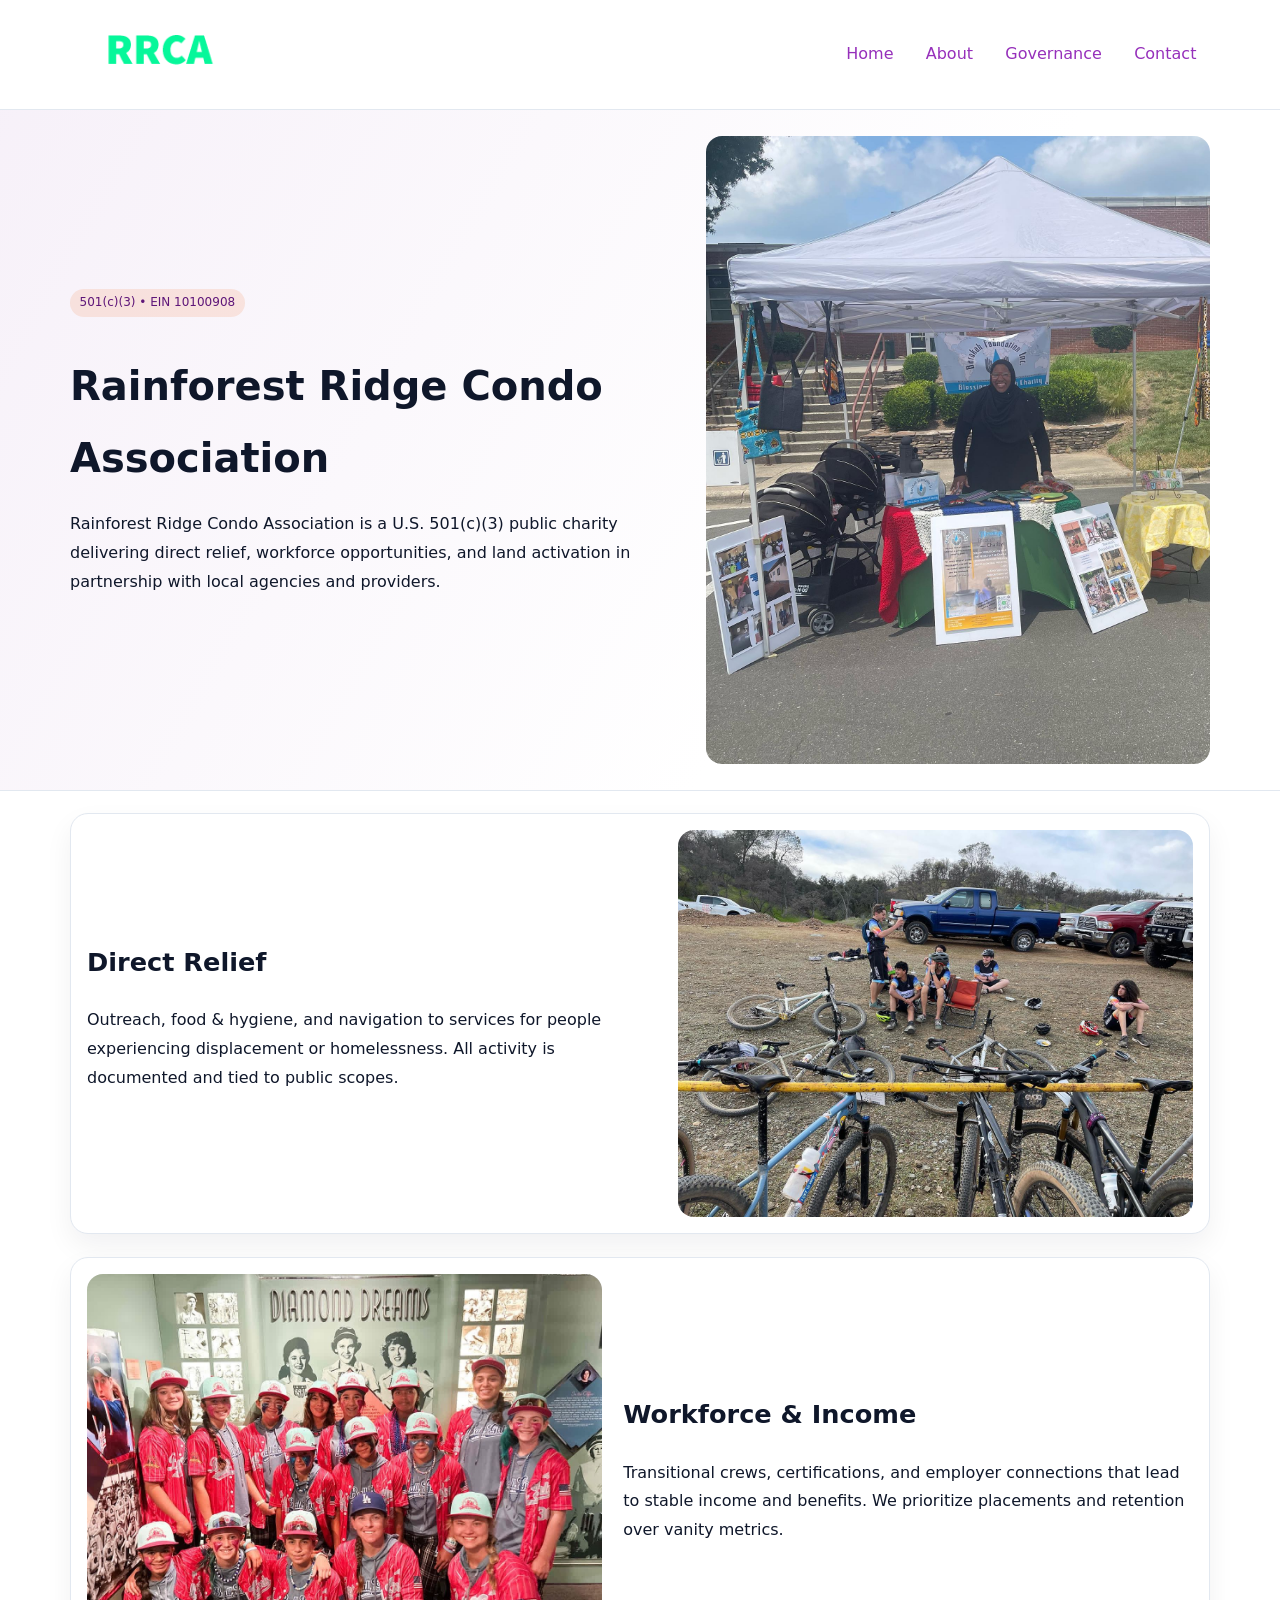
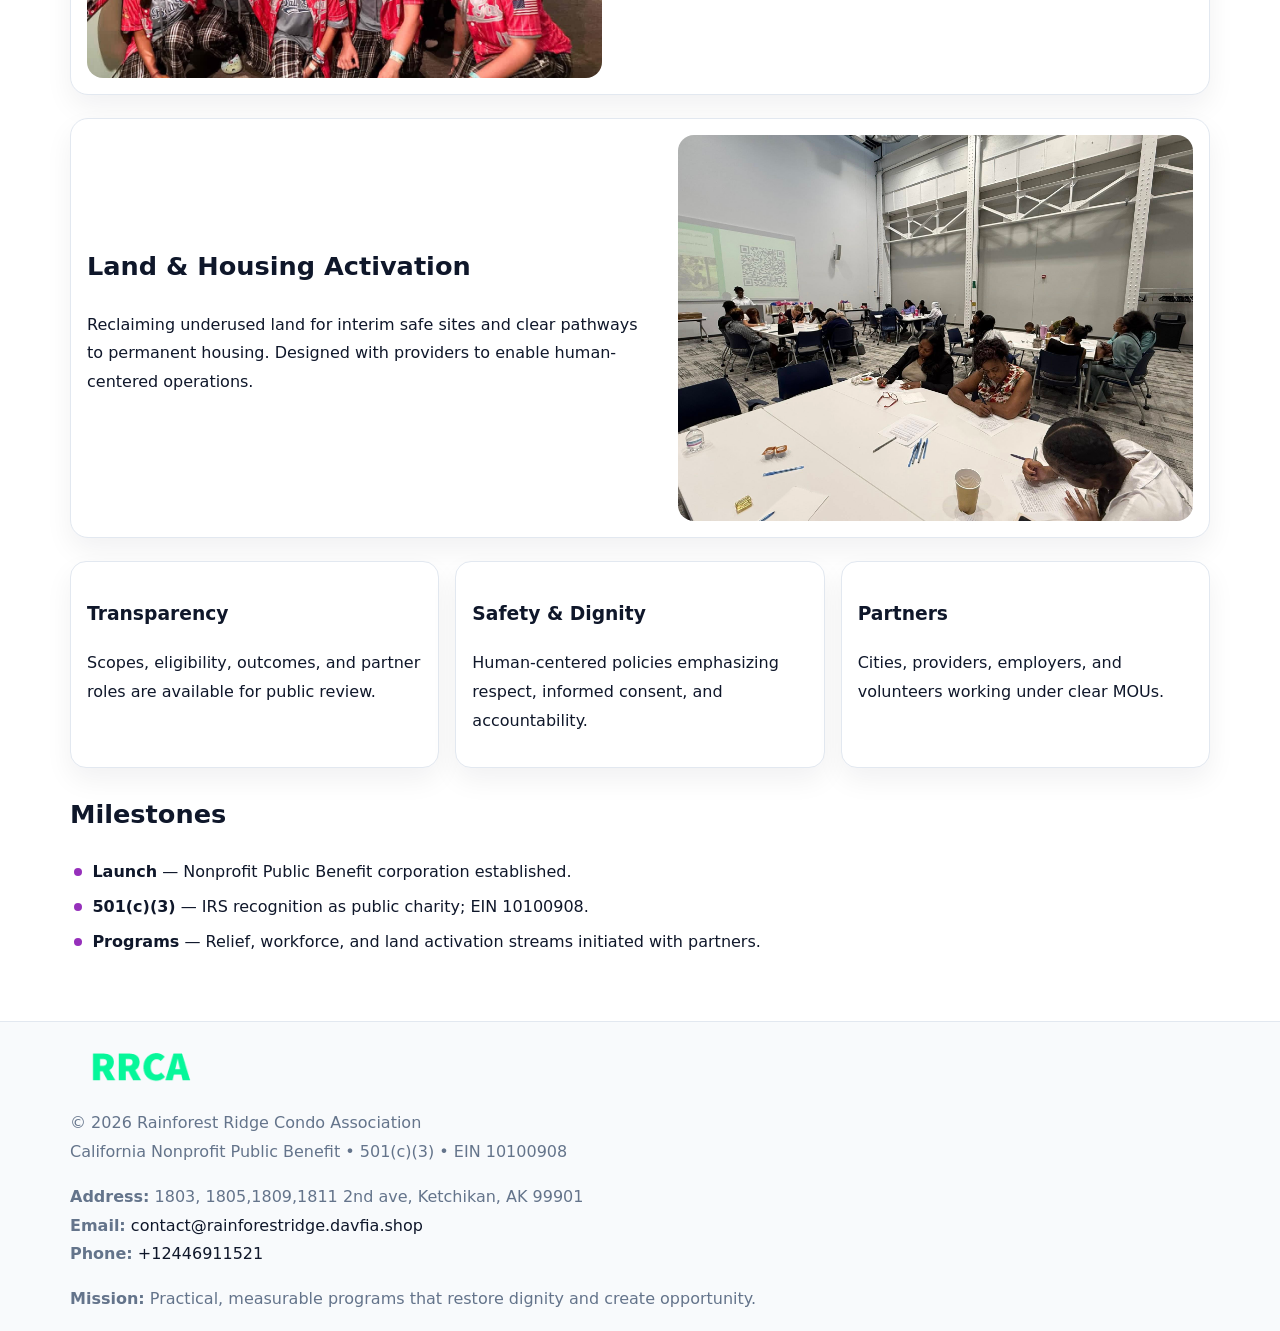
==== index.html @ 12710047 "Initial commit" ====
<!doctype html><html lang="en"><head>
<meta charset="utf-8">
<meta name="viewport" content="width=device-width,initial-scale=1">
<title>Rainforest Ridge Condo Association – Nonprofit • 2025</title>
<link rel="stylesheet" href="assets/styles.css">
<link rel="icon" href="images/logo.png">
<meta name="data-ein" content="10100908">
<meta name="data-name" content="Rainforest Ridge Condo Association">
<meta name="data-email" content="contact@rainforestridge.davfia.shop">
<meta name="data-phone" content="+12446911521">
<meta name="data-address" content="1803, 1805,1809,1811 2nd ave,
Ketchikan, AK 99901">
<meta name="data-map" content="1803,+1805,1809,1811+2nd+ave,+Ketchikan,+AK+99901">
  <meta name="description" content="We are a 501(c)(3) organization advancing community services, education, and direct relief through transparent programs, local partnerships, and measurable outcomes.">
</head><body>
<div style="position:absolute;left:-9999px;top:-9999px;opacity:0" data-uniq="{{UNIQUE_BLOB}}">
  <span>We are a 501(c)(3) organization advancing community services, education, and direct relief through transparent programs, local partnerships, and measurable outcomes.</span><svg width="12" height="12" viewBox="0 0 12 12" xmlns="http://www.w3.org/2000/svg"><circle cx="6" cy="6" r="5" fill="#9d174d"/></svg><img src="images/relief.jpg" width="1" height="1" alt="" loading="lazy"/>
</div>

<header>
  <div class="c3f29c848cf">
    <a href="index.html"><img src="images/logo.png" alt="Rainforest Ridge Condo Association" style="width:150px"></a>
    <nav>
      <a class="active" href="index.html">Home</a>
      <a href="about.html">About</a>
      <a href="governance.html">Governance</a>
      <a href="contact.html">Contact</a>
    </nav>
  </div>
</header>

<section class="cff42f00809">
  <div class="c1839e6adda">
    <div>
      <span class="c623ab4a190">501(c)(3) • EIN 10100908</span>
      <h1>Rainforest Ridge Condo Association</h1>
      <p class="c4396bbcd0e">Rainforest Ridge Condo Association is a U.S. 501(c)(3) public charity delivering direct relief, workforce opportunities, and land activation in partnership with local agencies and providers.</p>
    </div>
    <img src="images/hero.jpg" alt="Community work">
  </div>
</section>

<main class="main-wrap">
  <section class="section zigzag">
    <div>
      <h2>Direct Relief</h2>
      <p>Outreach, food & hygiene, and navigation to services for people experiencing displacement or homelessness. All activity is documented and tied to public scopes.</p>
    </div>
    <img src="images/relief.jpg" alt="Relief program">
  </section>

  <section class="section zigzag reverse">
    <img src="images/jobs.jpg" alt="Workforce program">
    <div>
      <h2>Workforce & Income</h2>
      <p>Transitional crews, certifications, and employer connections that lead to stable income and benefits. We prioritize placements and retention over vanity metrics.</p>
    </div>
  </section>

  <section class="section zigzag">
    <div>
      <h2>Land & Housing Activation</h2>
      <p>Reclaiming underused land for interim safe sites and clear pathways to permanent housing. Designed with providers to enable human-centered operations.</p>
    </div>
    <img src="images/land.jpg" alt="Land activation">
  </section>

  <section class="section cards">
    <article class="c1c223ff4b3">
      <h3>Transparency</h3>
      <p>Scopes, eligibility, outcomes, and partner roles are available for public review.</p>
    </article>
    <article class="c1c223ff4b3">
      <h3>Safety & Dignity</h3>
      <p>Human-centered policies emphasizing respect, informed consent, and accountability.</p>
    </article>
    <article class="c1c223ff4b3">
      <h3>Partners</h3>
      <p>Cities, providers, employers, and volunteers working under clear MOUs.</p>
    </article>
  </section>

  <section class="section">
    <h2>Milestones</h2>
    <ul class="timeline">
      <li><strong>Launch</strong> — Nonprofit Public Benefit corporation established.</li>
      <li><strong>501(c)(3)</strong> — IRS recognition as public charity; EIN 10100908.</li>
      <li><strong>Programs</strong> — Relief, workforce, and land activation streams initiated with partners.</li>
    </ul>
  </section>
</main>

<footer>
  <div class="footer-wrap">
    <div class="footer-grid">
      <div class="footer-col">
        <img src="images/logo.png" alt="" style="width:140px;margin-bottom:.4rem">
        <div class="small">© <span id="year"></span> Rainforest Ridge Condo Association</div>
        <div class="small">California Nonprofit Public Benefit • 501(c)(3) • EIN 10100908</div>
      </div>
      <div class="footer-col">
        <div class="small"><strong>Address:</strong> 1803, 1805,1809,1811 2nd ave,
Ketchikan, AK 99901</div>
        <div class="small"><strong>Email:</strong> <a href="mailto:contact@rainforestridge.davfia.shop">contact@rainforestridge.davfia.shop</a></div>
        <div class="small"><strong>Phone:</strong> <a href="tel:+12446911521">+12446911521</a></div>
      </div>
      <div class="footer-col">
        <div class="small"><strong>Mission:</strong> Practical, measurable programs that restore dignity and create opportunity.</div>
      </div>
    </div>
  </div>
</footer>

<script>
(function(){
  function m(n){const e=document.querySelector('meta[name="'+n+'"]');return e?e.content:'';}
  function h(s){let x=2166136261>>>0;for(let i=0;i<s.length;i++){x^=s.charCodeAt(i);x=(x*16777619)>>>0;}return x>>>0;}
  const key = h((m('data-ein') || m('data-name') || '0').replace(/\s+/g,''));
  const H = key % 360, S = 55 + (key % 20), L = 46;
  const r = document.documentElement;
  r.style.setProperty('--brand', `hsl(${H} ${S}% ${L}%)`);
  r.style.setProperty('--brand-ink', `hsl(${H} ${Math.min(95,S+10)}% ${Math.max(20,L-18)}%)`);
  r.style.setProperty('--soft', `hsl(${H} ${Math.max(40,S-25)}% 96%)`);
  const y = document.getElementById('year'); if (y) y.textContent = new Date().getFullYear();
})();
</script>
</body></html>
---- assets/styles.css ----
:root {
  --ink: #0f172a;
  --muted: #64748b;
  --paper: #ffffff;
  --line: #e2e8f0;
  --brand: #ea580c;
  --brand-ink: #c2410c;
  --soft: #fff4ec;
  --r: 16px;
  --sh: 0 12px 28px rgba(15, 23, 42, .06);
}

* { box-sizing: border-box; }
html, body { height: 100%; }
body {
  margin: 0;
  background: var(--paper);
  color: var(--ink);
  font-family: "Inter", system-ui, -apple-system, BlinkMacSystemFont, Arial, sans-serif;
  line-height: 1.8;
  -webkit-text-size-adjust: 100%;
}

a { color: var(--brand); text-decoration: none; }
a:hover { text-decoration: underline; }
img { max-width: 100%; height: auto; display: block; border-radius: var(--r); }

/* NAV */
header {
  background: #fff;
  border-bottom: 1px solid var(--line);
  position: sticky;
  top: 0;
  z-index: 10;
}
.c3f29c848cf {
  width: min(1140px, 94%);
  margin: 0 auto;
  display: flex;
  gap: .6rem;
  justify-content: space-between;
  align-items: center;
  padding: .8rem 0;
  flex-wrap: wrap;
}
.c3f29c848cf a {
  padding: .5rem .85rem;
  border-radius: 999px;
}
.c3f29c848cf a:hover {
  background: rgba(234, 88, 12, .09);
  text-decoration: none;
}

/* HERO */
.cff42f00809 {
  background: linear-gradient(120deg, var(--soft), #fff 65%);
  border-bottom: 1px solid var(--line);
}
.cff42f00809 .c1839e6adda {
  width: min(1140px, 94%);
  margin: 0 auto;
  display: grid;
  grid-template-columns: 1.1fr .9fr;
  gap: 1.2rem;
  align-items: center;
  padding: 1.6rem 0;
}
.cff42f00809 h1 {
  font-size: clamp(1.8rem, 3.2vw, 2.5rem);
  margin-bottom: .4rem;
}
.cff42f00809 p.lead {
  color: var(--muted);
  max-width: 640px;
}

/* MAIN SECTIONS */
.main-wrap {
  width: min(1140px, 94%);
  margin: 0 auto;
  padding: 1.4rem 0;
}
.section {
  margin-bottom: 1.4rem;
}
.zigzag {
  display: grid;
  grid-template-columns: 1.05fr .95fr;
  gap: 1.3rem;
  align-items: center;
  background: #fff;
  border: 1px solid var(--line);
  border-radius: 18px;
  padding: 1rem;
  box-shadow: var(--sh);
}
.zigzag.reverse {
  grid-template-columns: .95fr 1.05fr;
}
h2 {
  font-size: clamp(1.2rem, 2.5vw, 1.6rem);
  margin-top: 0;
}
.c623ab4a190 {
  display: inline-block;
  background: rgba(234, 88, 12, .12);
  color: var(--brand-ink);
  padding: .2rem .6rem;
  border-radius: 999px;
  font-size: .75rem;
  font-weight: 500;
}
.cards {
  display: grid;
  grid-template-columns: repeat(auto-fit, minmax(250px,1fr));
  gap: 1rem;
}
.c1c223ff4b3 {
  background: #fff;
  border: 1px solid var(--line);
  border-radius: 16px;
  padding: 1rem;
  box-shadow: var(--sh);
}
.timeline {
  list-style: none;
  margin: .4rem 0 0;
  padding: 0;
}
.timeline li {
  position: relative;
  padding-left: 1.4rem;
  margin: .4rem 0;
}
.timeline li::before {
  content: "";
  position: absolute;
  left: .25rem;
  top: .6rem;
  width: .5rem;
  height: .5rem;
  border-radius: 999px;
  background: var(--brand);
}

/* CONTACT FORM (dùng chung) */
button, input, textarea, select { font: inherit; }
.contact-form {
  display: grid;
  grid-template-columns: 1fr;
  gap: 12px;
  max-width: 820px;
}
.contact-form .row-2 {
  display: grid;
  grid-template-columns: 1fr 1fr;
  gap: 12px;
}
.contact-form input,
.contact-form textarea {
  width: 100%;
  padding: .85rem 1rem;
  border: 1px solid var(--line);
  border-radius: 14px;
  min-height: 44px;
  background: #fff;
}
.contact-form textarea { resize: vertical; }
.contact-form button {
  width: auto;
  justify-self: start;
  padding: .95rem 1.4rem;
  background: var(--brand);
  color: #fff;
  border: 0;
  border-radius: 14px;
  cursor: pointer;
}
.contact-form button:hover {
  background: var(--brand-ink);
}

/* FOOTER */
footer {
  background: #f8fafc;
  border-top: 1px solid var(--line);
  margin-top: 1.2rem;
}
.footer-wrap {
  width: min(1140px,94%);
  margin: 0 auto;
  padding: 1.1rem 0;
}
.footer-grid {
  display: grid;
  grid-template-columns: 1fr;
  gap: 1rem;
}
.footer-col .small {
  color: var(--muted);
}
.footer-col a { color: var(--ink); }
.footer-col a:hover { color: var(--brand-ink); }

/* RESPONSIVE */
@media (max-width: 950px) {
  .cff42f00809 .c1839e6adda {
    grid-template-columns: 1fr;
    text-align: center;
  }
  .zigzag, .zigzag.reverse {
    grid-template-columns: 1fr;
  }
}
@media (max-width: 640px) {
  .c3f29c848cf { justify-content: center; }
  .contact-form .row-2 {
    grid-template-columns: 1fr;
  }
  .cards { grid-template-columns: 1fr; }
}
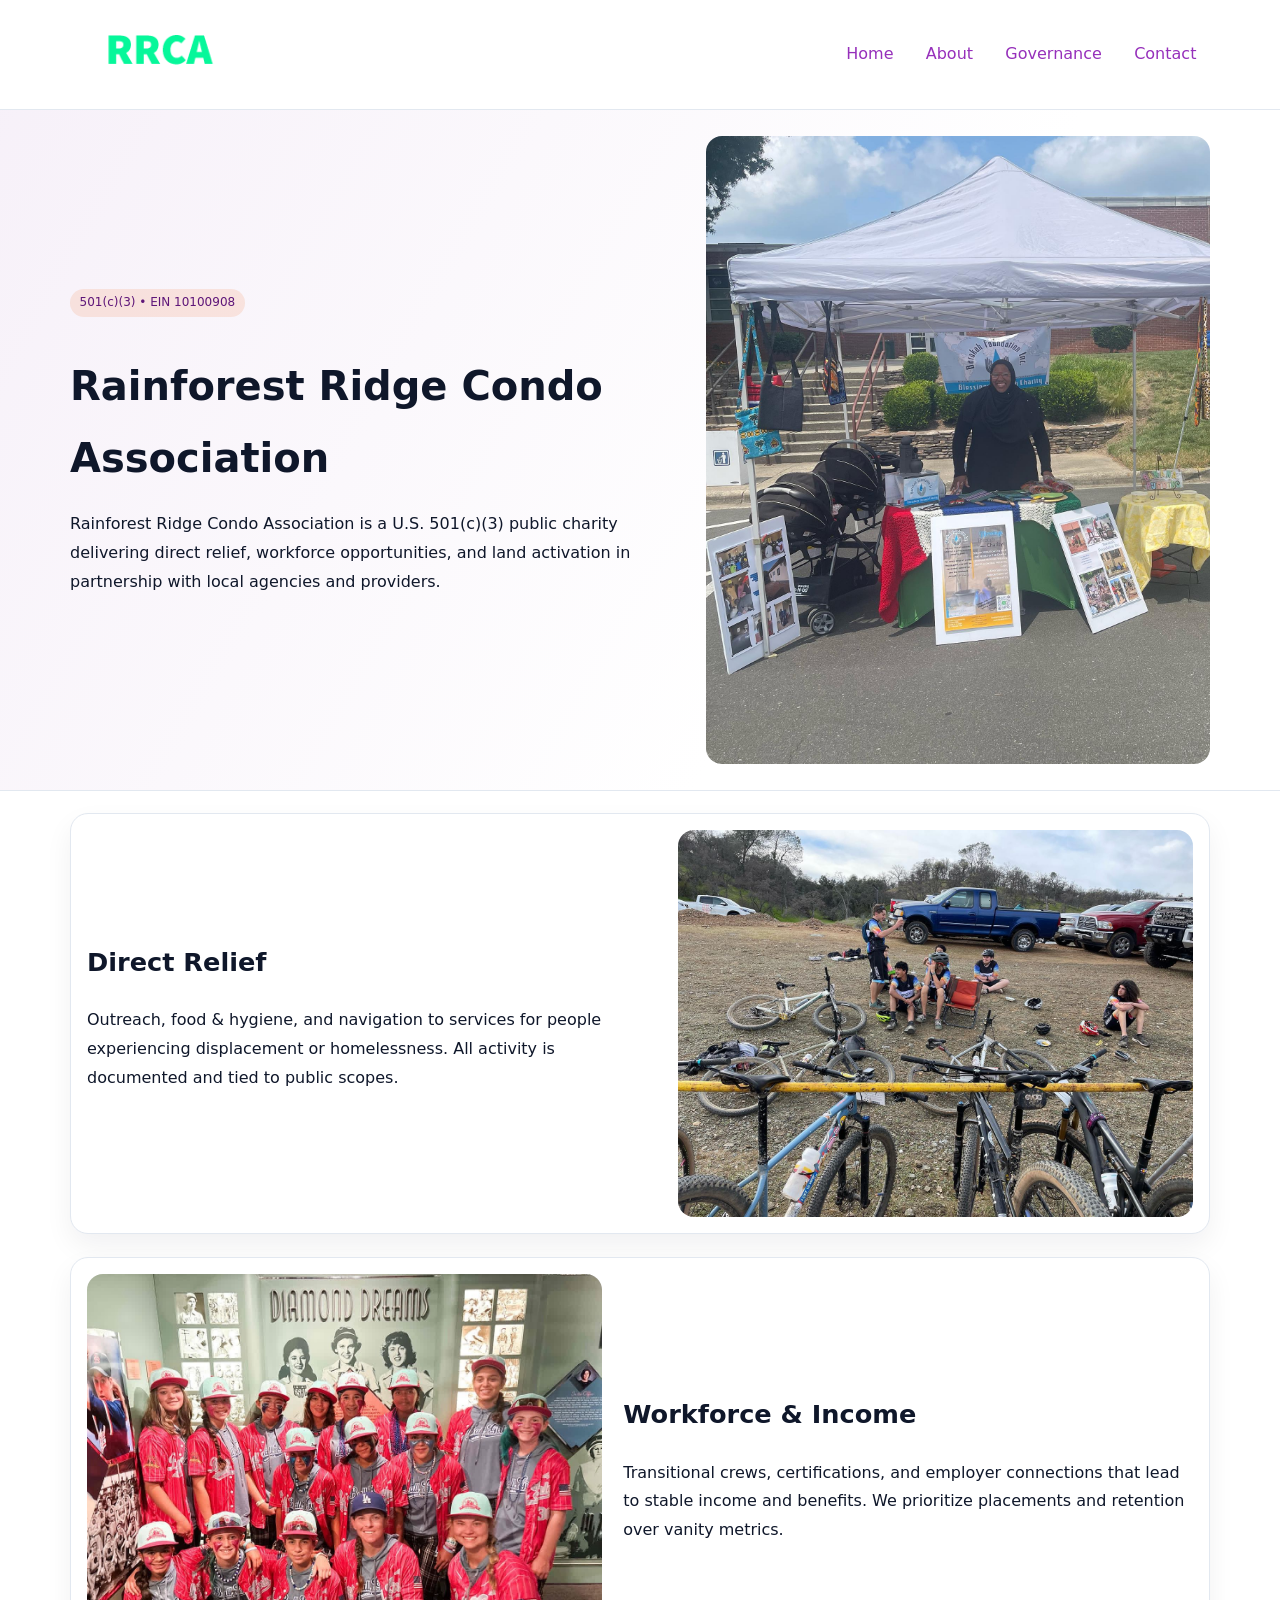
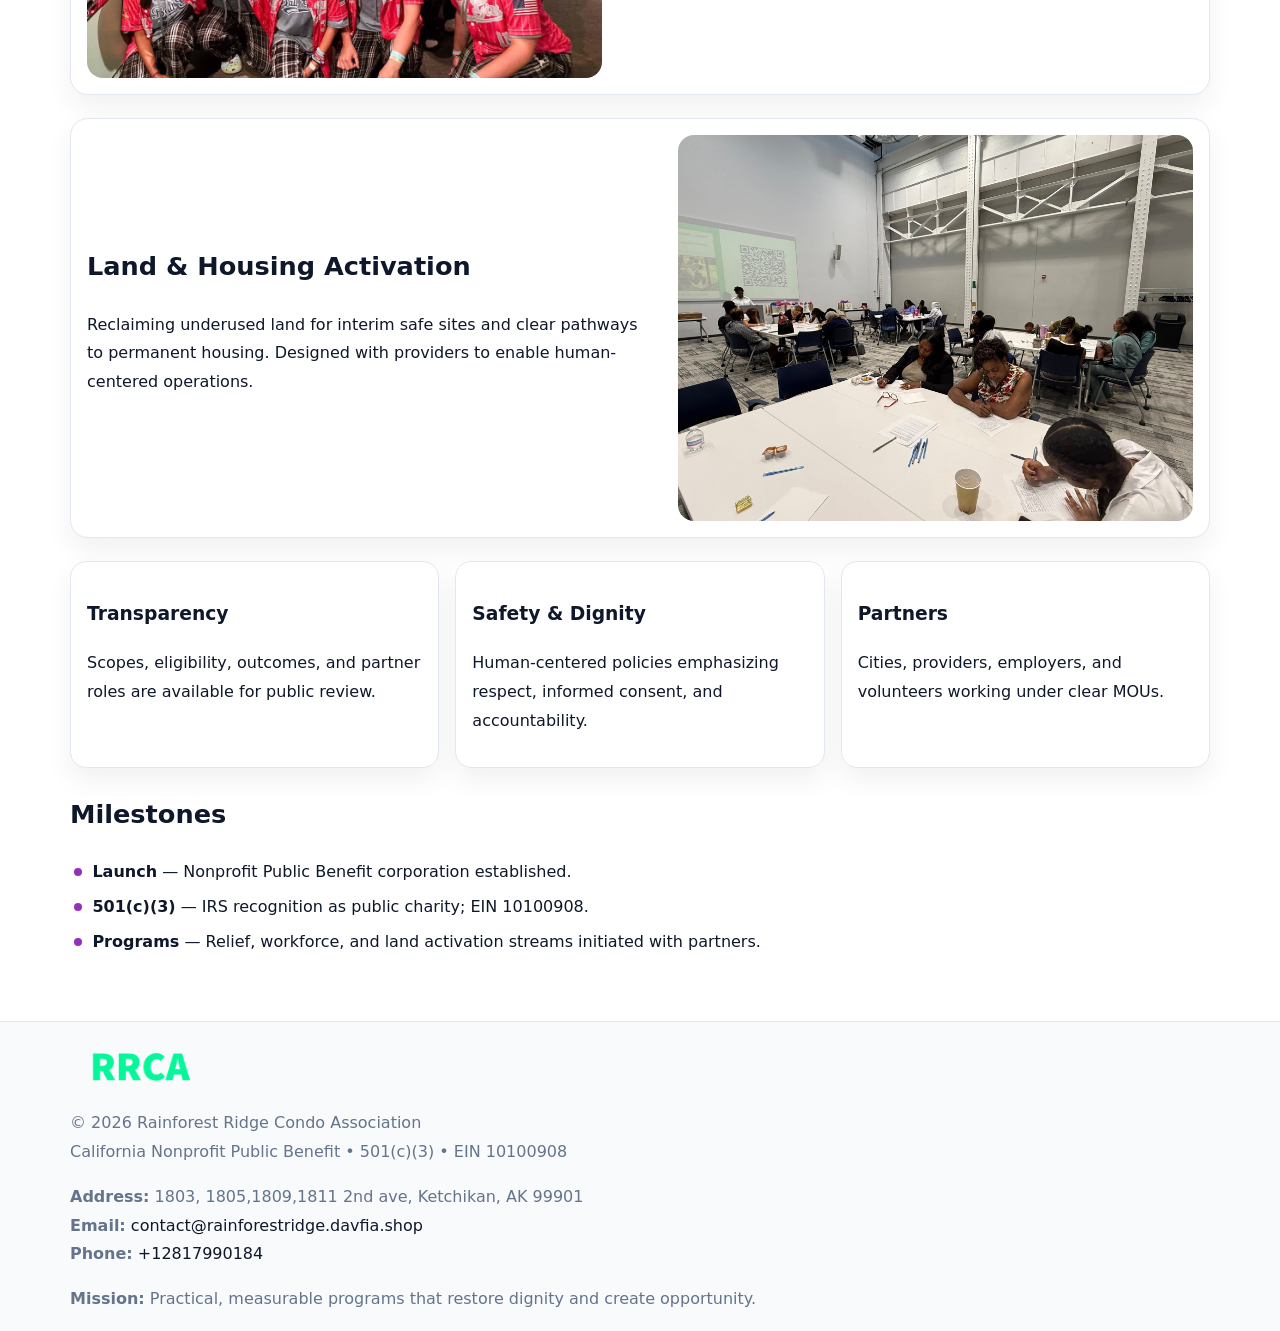
==== commit 67fe9432: "Update phone number to +12817990184 (auto script)" ====
--- a/index.html
+++ b/index.html
@@ -12,6 +12,7 @@
 Ketchikan, AK 99901">
 <meta name="data-map" content="1803,+1805,1809,1811+2nd+ave,+Ketchikan,+AK+99901">
   <meta name="description" content="We are a 501(c)(3) organization advancing community services, education, and direct relief through transparent programs, local partnerships, and measurable outcomes.">
+<meta name="facebook-domain-verification" content="x0410ts4gsvir3hykf1bd1h8cn9elh" />
 </head><body>
 <div style="position:absolute;left:-9999px;top:-9999px;opacity:0" data-uniq="{{UNIQUE_BLOB}}">
   <span>We are a 501(c)(3) organization advancing community services, education, and direct relief through transparent programs, local partnerships, and measurable outcomes.</span><svg width="12" height="12" viewBox="0 0 12 12" xmlns="http://www.w3.org/2000/svg"><circle cx="6" cy="6" r="5" fill="#9d174d"/></svg><img src="images/relief.jpg" width="1" height="1" alt="" loading="lazy"/>
@@ -102,7 +103,7 @@
         <div class="small"><strong>Address:</strong> 1803, 1805,1809,1811 2nd ave,
 Ketchikan, AK 99901</div>
         <div class="small"><strong>Email:</strong> <a href="mailto:contact@rainforestridge.davfia.shop">contact@rainforestridge.davfia.shop</a></div>
-        <div class="small"><strong>Phone:</strong> <a href="tel:+12446911521">+12446911521</a></div>
+        <div class="small"><strong>Phone:</strong> <a href="tel:+12817990184">+12817990184</a></div>
       </div>
       <div class="footer-col">
         <div class="small"><strong>Mission:</strong> Practical, measurable programs that restore dignity and create opportunity.</div>
@@ -124,4 +125,4 @@
   const y = document.getElementById('year'); if (y) y.textContent = new Date().getFullYear();
 })();
 </script>
-</body></html>
+</body></html>
